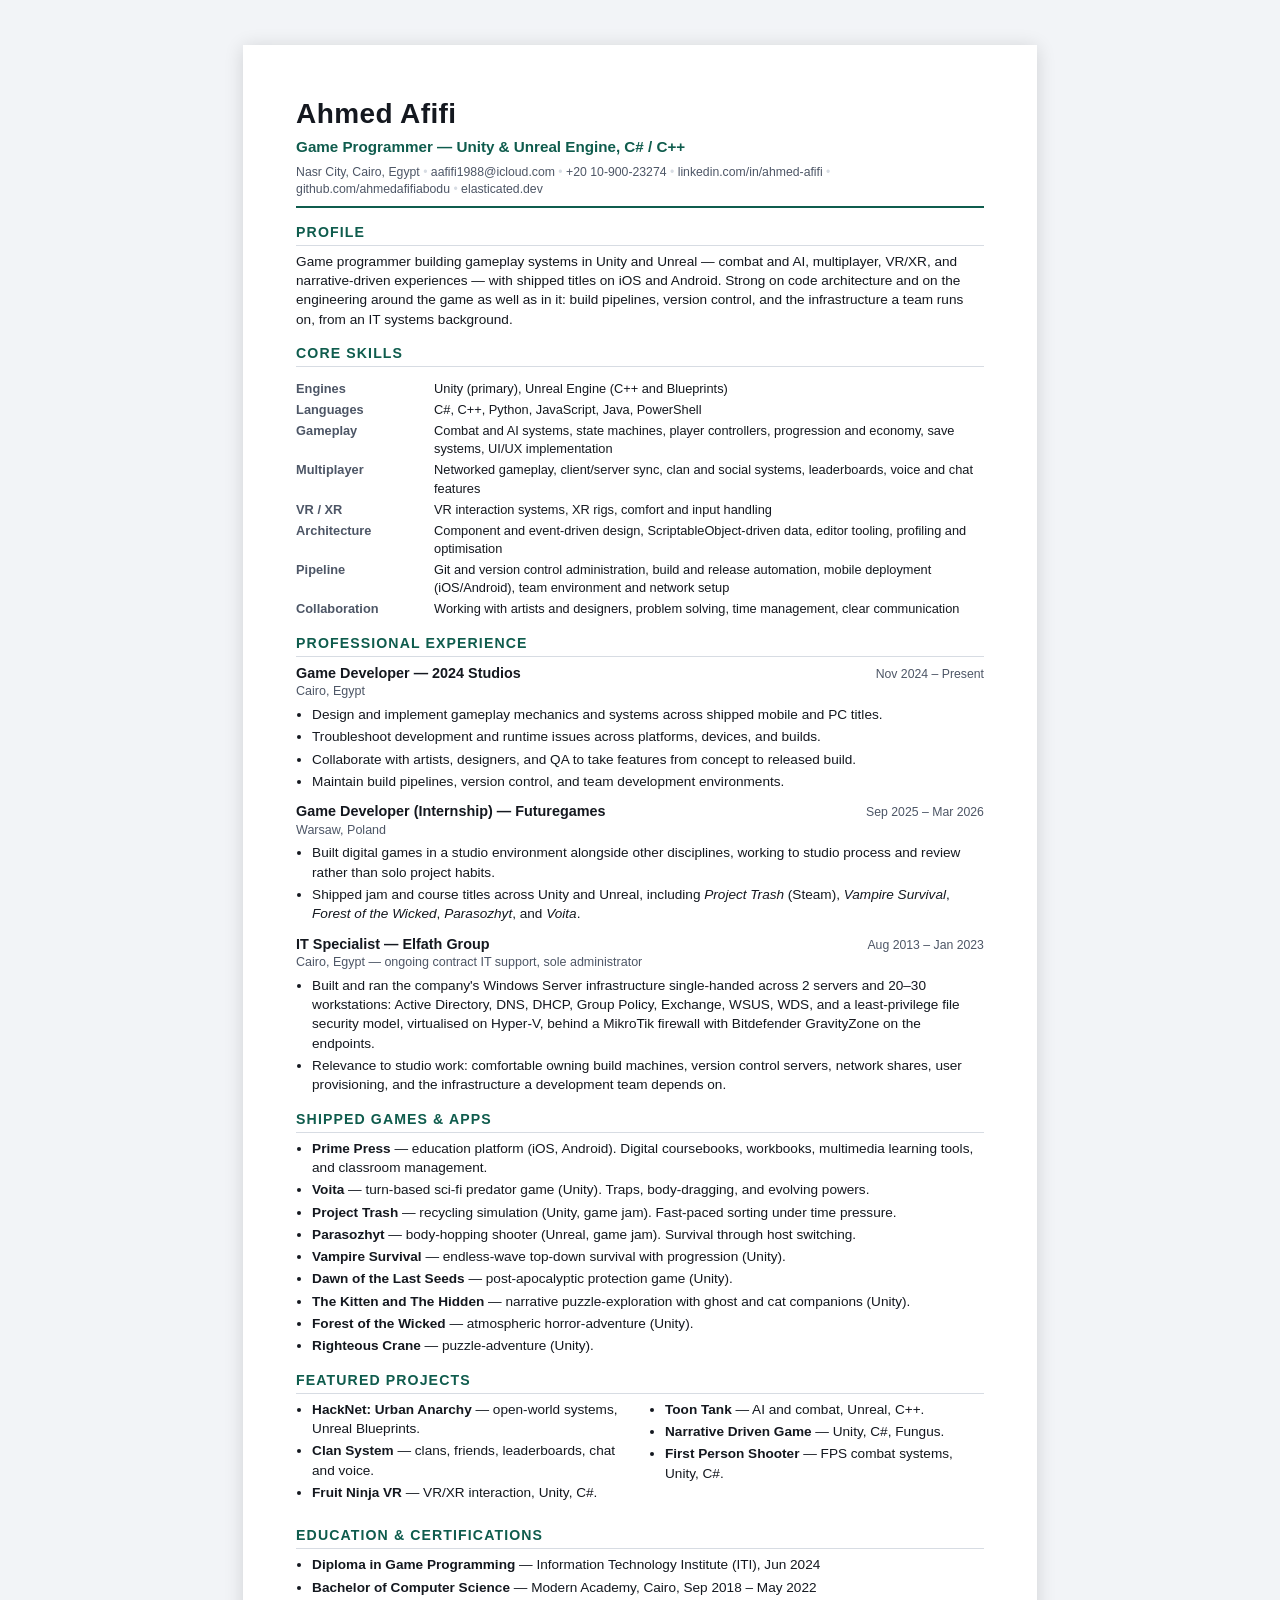
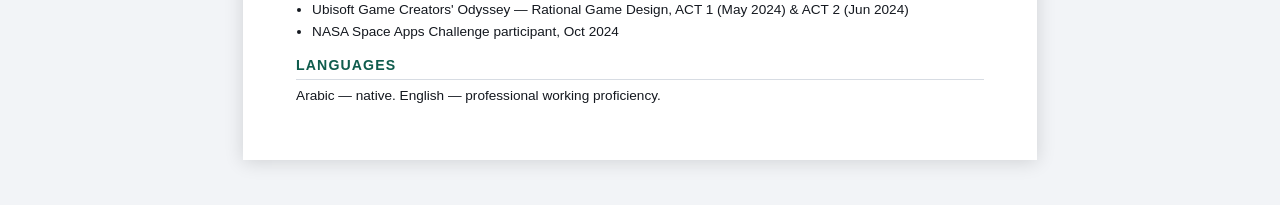
==== cv/game-cv.html @ 23266759 "Add IT infrastructure track: website section, two CVs, homelab plan - New IT & Infrastructure websit" ====
<!doctype html>
<html lang="en">
<head>
<meta charset="utf-8" />
<meta name="viewport" content="width=device-width, initial-scale=1" />
<title>Ahmed Afifi — Game Programmer CV</title>
<link rel="stylesheet" href="cv.css" />
</head>
<body>
<div class="sheet">

  <header class="top">
    <h1>Ahmed Afifi</h1>
    <div class="role">Game Programmer — Unity &amp; Unreal Engine, C# / C++</div>
    <div class="contact">
      <span>Nasr City, Cairo, Egypt</span>
      <span><a href="mailto:aafifi1988@icloud.com">aafifi1988@icloud.com</a></span>
      <span>+20 10-900-23274</span>
      <span><a href="https://www.linkedin.com/in/ahmed-afifi-8153b7224/">linkedin.com/in/ahmed-afifi</a></span>
      <span><a href="https://github.com/ahmedafifiabodu">github.com/ahmedafifiabodu</a></span>
      <span><a href="https://elasticated.dev">elasticated.dev</a></span>
    </div>
  </header>

  <h2>Profile</h2>
  <p>
    Game programmer building gameplay systems in Unity and Unreal — combat and AI, multiplayer,
    VR/XR, and narrative-driven experiences — with shipped titles on iOS and Android. Strong on
    code architecture and on the engineering around the game as well as in it: build pipelines,
    version control, and the infrastructure a team runs on, from an IT systems background.
  </p>

  <h2>Core Skills</h2>
  <dl class="grid">
    <dt>Engines</dt>
    <dd>Unity (primary), Unreal Engine (C++ and Blueprints)</dd>
    <dt>Languages</dt>
    <dd>C#, C++, Python, JavaScript, Java, PowerShell</dd>
    <dt>Gameplay</dt>
    <dd>Combat and AI systems, state machines, player controllers, progression and economy, save systems, UI/UX implementation</dd>
    <dt>Multiplayer</dt>
    <dd>Networked gameplay, client/server sync, clan and social systems, leaderboards, voice and chat features</dd>
    <dt>VR / XR</dt>
    <dd>VR interaction systems, XR rigs, comfort and input handling</dd>
    <dt>Architecture</dt>
    <dd>Component and event-driven design, ScriptableObject-driven data, editor tooling, profiling and optimisation</dd>
    <dt>Pipeline</dt>
    <dd>Git and version control administration, build and release automation, mobile deployment (iOS/Android), team environment and network setup</dd>
    <dt>Collaboration</dt>
    <dd>Working with artists and designers, problem solving, time management, clear communication</dd>
  </dl>

  <h2>Professional Experience</h2>

  <div class="job">
    <div class="job-head">
      <span class="job-title">Game Developer — 2024 Studios</span>
      <span class="job-meta">Nov 2024 – Present</span>
    </div>
    <div class="job-sub">Cairo, Egypt</div>
    <ul>
      <li>Design and implement gameplay mechanics and systems across shipped mobile and PC titles.</li>
      <li>Troubleshoot development and runtime issues across platforms, devices, and builds.</li>
      <li>Collaborate with artists, designers, and QA to take features from concept to released build.</li>
      <li>Maintain build pipelines, version control, and team development environments.</li>
    </ul>
  </div>

  <div class="job">
    <div class="job-head">
      <span class="job-title">Game Developer (Internship) — Futuregames</span>
      <span class="job-meta">Sep 2025 – Mar 2026</span>
    </div>
    <div class="job-sub">Warsaw, Poland</div>
    <ul>
      <li>Built digital games in a studio environment alongside other disciplines, working to studio
          process and review rather than solo project habits.</li>
      <li>Shipped jam and course titles across Unity and Unreal, including <em>Project Trash</em> (Steam),
          <em>Vampire Survival</em>, <em>Forest of the Wicked</em>, <em>Parasozhyt</em>, and <em>Voita</em>.</li>
    </ul>
  </div>

  <div class="job">
    <div class="job-head">
      <span class="job-title">IT Specialist — Elfath Group</span>
      <span class="job-meta">Aug 2013 – Jan 2023</span>
    </div>
    <div class="job-sub">Cairo, Egypt — ongoing contract IT support, sole administrator</div>
    <ul>
      <li>Built and ran the company's Windows Server infrastructure single-handed across 2 servers and
          20–30 workstations: Active Directory, DNS, DHCP, Group Policy, Exchange, WSUS, WDS, and a
          least-privilege file security model, virtualised on Hyper-V, behind a MikroTik firewall with Bitdefender GravityZone on the endpoints.</li>
      <li>Relevance to studio work: comfortable owning build machines, version control servers,
          network shares, user provisioning, and the infrastructure a development team depends on.</li>
    </ul>
  </div>

  <h2>Shipped Games &amp; Apps</h2>
  <ul>
    <li><strong>Prime Press</strong> — education platform (iOS, Android). Digital coursebooks, workbooks, multimedia learning tools, and classroom management.</li>
    <li><strong>Voita</strong> — turn-based sci-fi predator game (Unity). Traps, body-dragging, and evolving powers.</li>
    <li><strong>Project Trash</strong> — recycling simulation (Unity, game jam). Fast-paced sorting under time pressure.</li>
    <li><strong>Parasozhyt</strong> — body-hopping shooter (Unreal, game jam). Survival through host switching.</li>
    <li><strong>Vampire Survival</strong> — endless-wave top-down survival with progression (Unity).</li>
    <li><strong>Dawn of the Last Seeds</strong> — post-apocalyptic protection game (Unity).</li>
    <li><strong>The Kitten and The Hidden</strong> — narrative puzzle-exploration with ghost and cat companions (Unity).</li>
    <li><strong>Forest of the Wicked</strong> — atmospheric horror-adventure (Unity).</li>
    <li><strong>Righteous Crane</strong> — puzzle-adventure (Unity).</li>
  </ul>

  <h2>Featured Projects</h2>
  <div class="two">
    <ul>
      <li><strong>HackNet: Urban Anarchy</strong> — open-world systems, Unreal Blueprints.</li>
      <li><strong>Clan System</strong> — clans, friends, leaderboards, chat and voice.</li>
      <li><strong>Fruit Ninja VR</strong> — VR/XR interaction, Unity, C#.</li>
    </ul>
    <ul>
      <li><strong>Toon Tank</strong> — AI and combat, Unreal, C++.</li>
      <li><strong>Narrative Driven Game</strong> — Unity, C#, Fungus.</li>
      <li><strong>First Person Shooter</strong> — FPS combat systems, Unity, C#.</li>
    </ul>
  </div>

  <h2>Education &amp; Certifications</h2>
  <ul>
    <li><strong>Diploma in Game Programming</strong> — Information Technology Institute (ITI), Jun 2024</li>
    <li><strong>Bachelor of Computer Science</strong> — Modern Academy, Cairo, Sep 2018 – May 2022</li>
    <li>Ubisoft Game Creators' Odyssey — Rational Game Design, ACT 1 (May 2024) &amp; ACT 2 (Jun 2024)</li>
    <li>NASA Space Apps Challenge participant, Oct 2024</li>
  </ul>

  <h2>Languages</h2>
  <p>Arabic — native. English — professional working proficiency.</p>

</div>
</body>
</html>
---- cv/cv.css ----
/* ---- Print-first CV sheet. Open in browser, Ctrl+P, "Save as PDF",
         margins: None, Background graphics: ON. ---- */
  :root {
    --ink: #14181f;
    --muted: #4d5666;
    --line: #d7dce3;
    --accent: #0f5c4d;
    --chip: #eef3f2;
  }
  * { box-sizing: border-box; }
  html, body { margin: 0; padding: 0; }
  body {
    font-family: "Segoe UI", "Helvetica Neue", Arial, sans-serif;
    color: var(--ink);
    background: #f2f4f7;
    font-size: 10.2pt;
    line-height: 1.42;
  }
  .sheet {
    width: 210mm;
    min-height: 297mm;
    margin: 12mm auto;
    padding: 13mm 14mm;
    background: #fff;
    box-shadow: 0 2px 18px rgba(0,0,0,.14);
  }

  header.top { border-bottom: 2px solid var(--accent); padding-bottom: 7px; }
  h1 { font-size: 21pt; margin: 0; letter-spacing: .4px; }
  .role { font-size: 11.4pt; color: var(--accent); font-weight: 600; margin: 2px 0 6px; }
  .contact { font-size: 9.2pt; color: var(--muted); }
  .contact a { color: var(--muted); text-decoration: none; }
  .contact span::after { content: "  •  "; color: var(--line); }
  .contact span:last-child::after { content: ""; }

  h2 {
    font-size: 10.6pt;
    text-transform: uppercase;
    letter-spacing: 1.1px;
    color: var(--accent);
    margin: 14px 0 6px;
    padding-bottom: 3px;
    border-bottom: 1px solid var(--line);
  }
  p { margin: 0 0 6px; }
  ul { margin: 0 0 6px; padding-left: 16px; }
  li { margin: 0 0 3px; }
  .job { margin-bottom: 10px; }
  .job-head { display: flex; justify-content: space-between; align-items: baseline; gap: 10px; }
  .job-title { font-weight: 700; font-size: 10.8pt; }
  .job-meta { font-size: 9.2pt; color: var(--muted); white-space: nowrap; }
  .job-sub { font-size: 9.4pt; color: var(--muted); margin-bottom: 4px; }

  .grid { display: grid; grid-template-columns: 128px 1fr; gap: 3px 10px; font-size: 9.6pt; }
  .grid dt { font-weight: 700; color: var(--muted); }
  .grid dd { margin: 0; }

  .chips { display: flex; flex-wrap: wrap; gap: 4px; }
  .chip { background: var(--chip); border: 1px solid var(--line); border-radius: 3px; padding: 1px 6px; font-size: 9pt; }

  .two { display: grid; grid-template-columns: 1fr 1fr; gap: 0 18px; }
  .note { font-size: 8.8pt; color: var(--muted); font-style: italic; }
  a.link { color: var(--accent); }
  .TODO { background: #ffe9a8; padding: 0 3px; border-radius: 2px; }

  @page { size: A4; margin: 11mm; }
  @media print {
    body { background: #fff; font-size: 9.8pt; }
    .sheet { width: auto; min-height: 0; margin: 0; padding: 0; box-shadow: none; }
    h2 { break-after: avoid; }
    .job, li { break-inside: avoid; }
    .no-print { display: none !important; }
  }
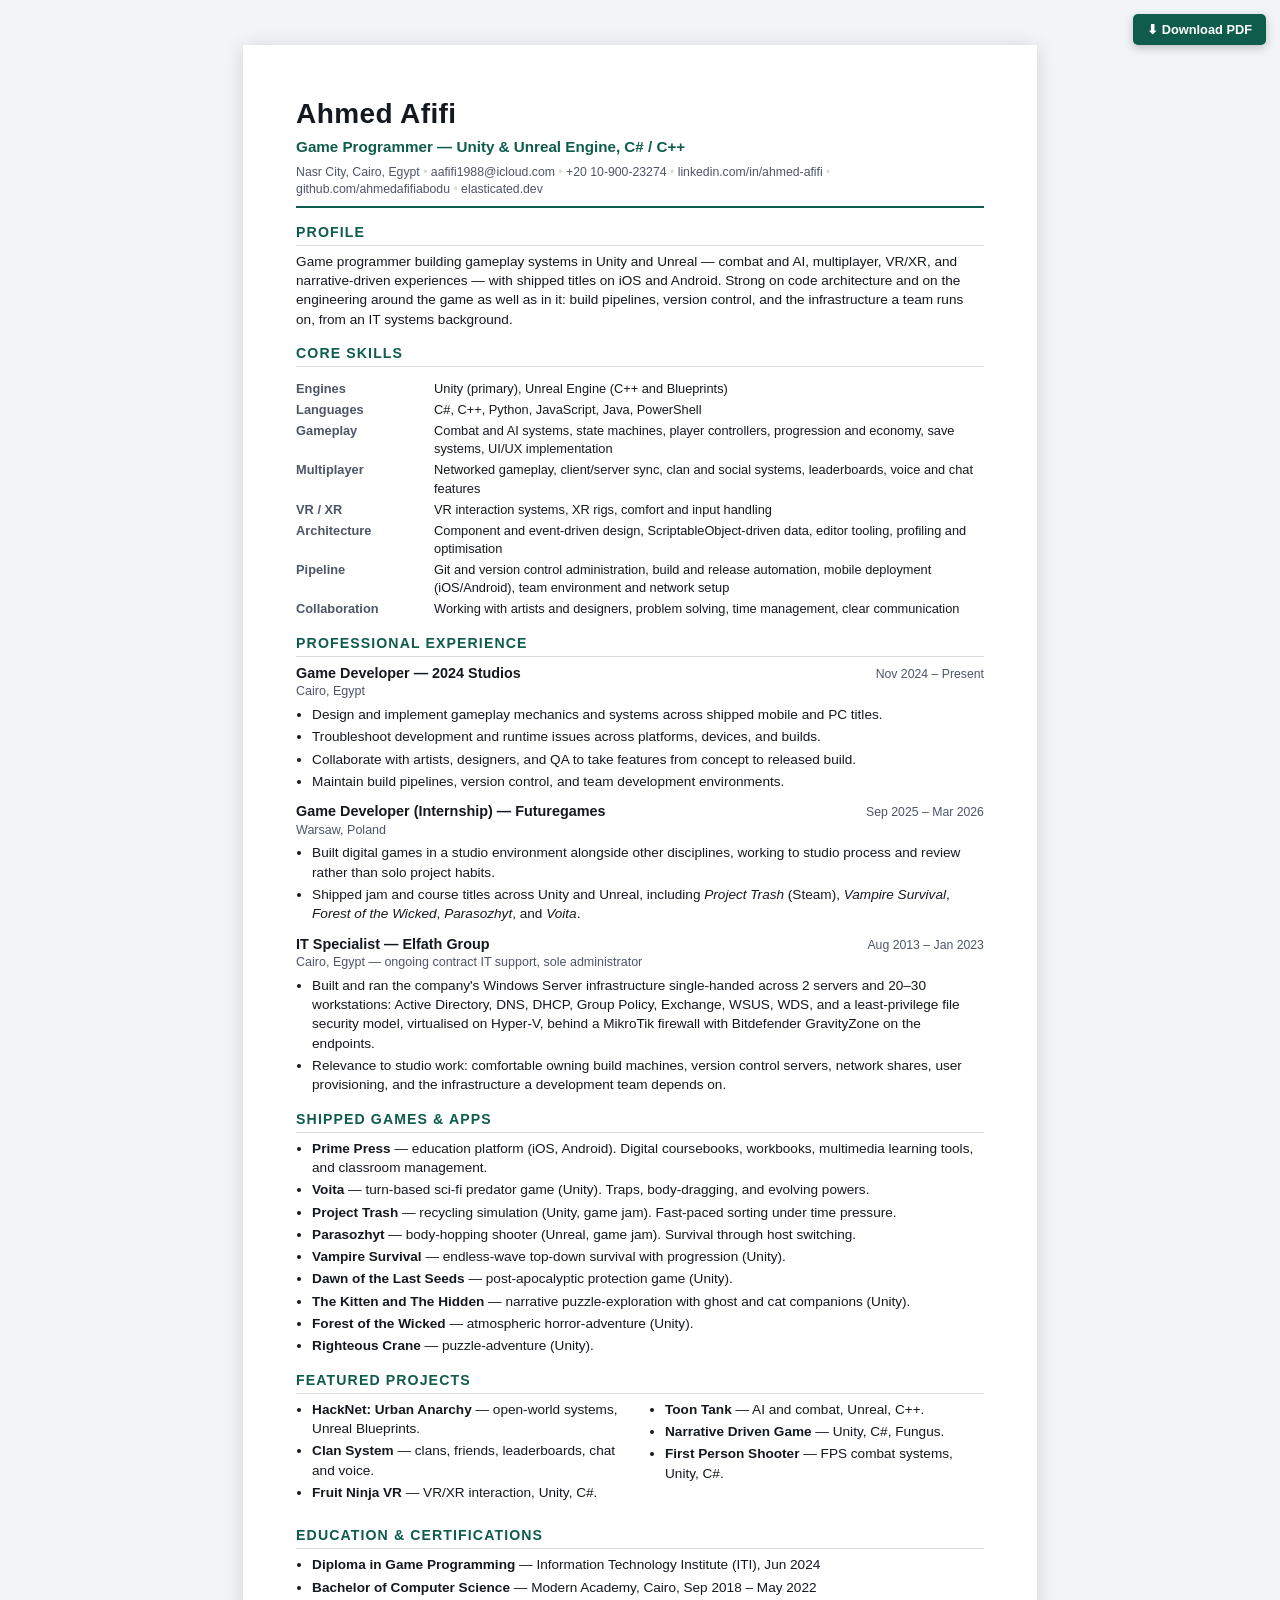
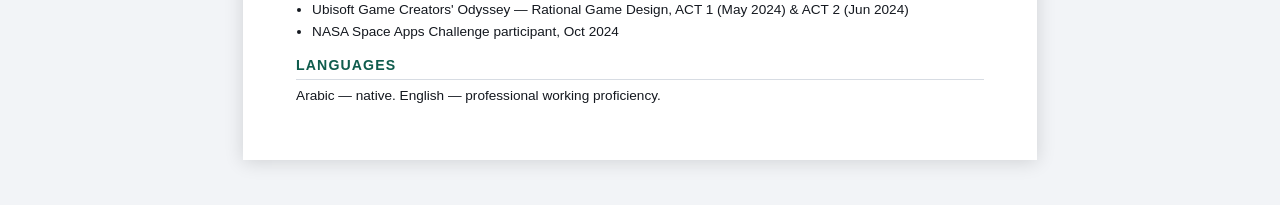
==== commit 64f6d272: "Add Download PDF button to both CV pages Each CV now has a one-click "Download PDF" button that driv" ====
--- a/cv/game-cv.html
+++ b/cv/game-cv.html
@@ -7,6 +7,7 @@
 <link rel="stylesheet" href="cv.css" />
 </head>
 <body>
+<button type="button" class="pdf-btn no-print" onclick="const t=document.title;document.title='Ahmed-Afifi-Game-CV';window.print();setTimeout(()=>document.title=t,500)">⬇ Download PDF</button>
 <div class="sheet">
 
   <header class="top">
--- a/cv/cv.css
+++ b/cv/cv.css
@@ -71,3 +71,24 @@
     .job, li { break-inside: avoid; }
     .no-print { display: none !important; }
   }
+
+.pdf-btn {
+  position: fixed;
+  top: 14px;
+  right: 14px;
+  z-index: 10;
+  display: inline-flex;
+  align-items: center;
+  gap: 6px;
+  padding: 8px 14px;
+  background: var(--accent);
+  color: #fff;
+  font-family: inherit;
+  font-size: 9.6pt;
+  font-weight: 700;
+  border: none;
+  border-radius: 5px;
+  cursor: pointer;
+  box-shadow: 0 3px 10px rgba(0,0,0,.22);
+}
+.pdf-btn:hover { filter: brightness(1.08); }
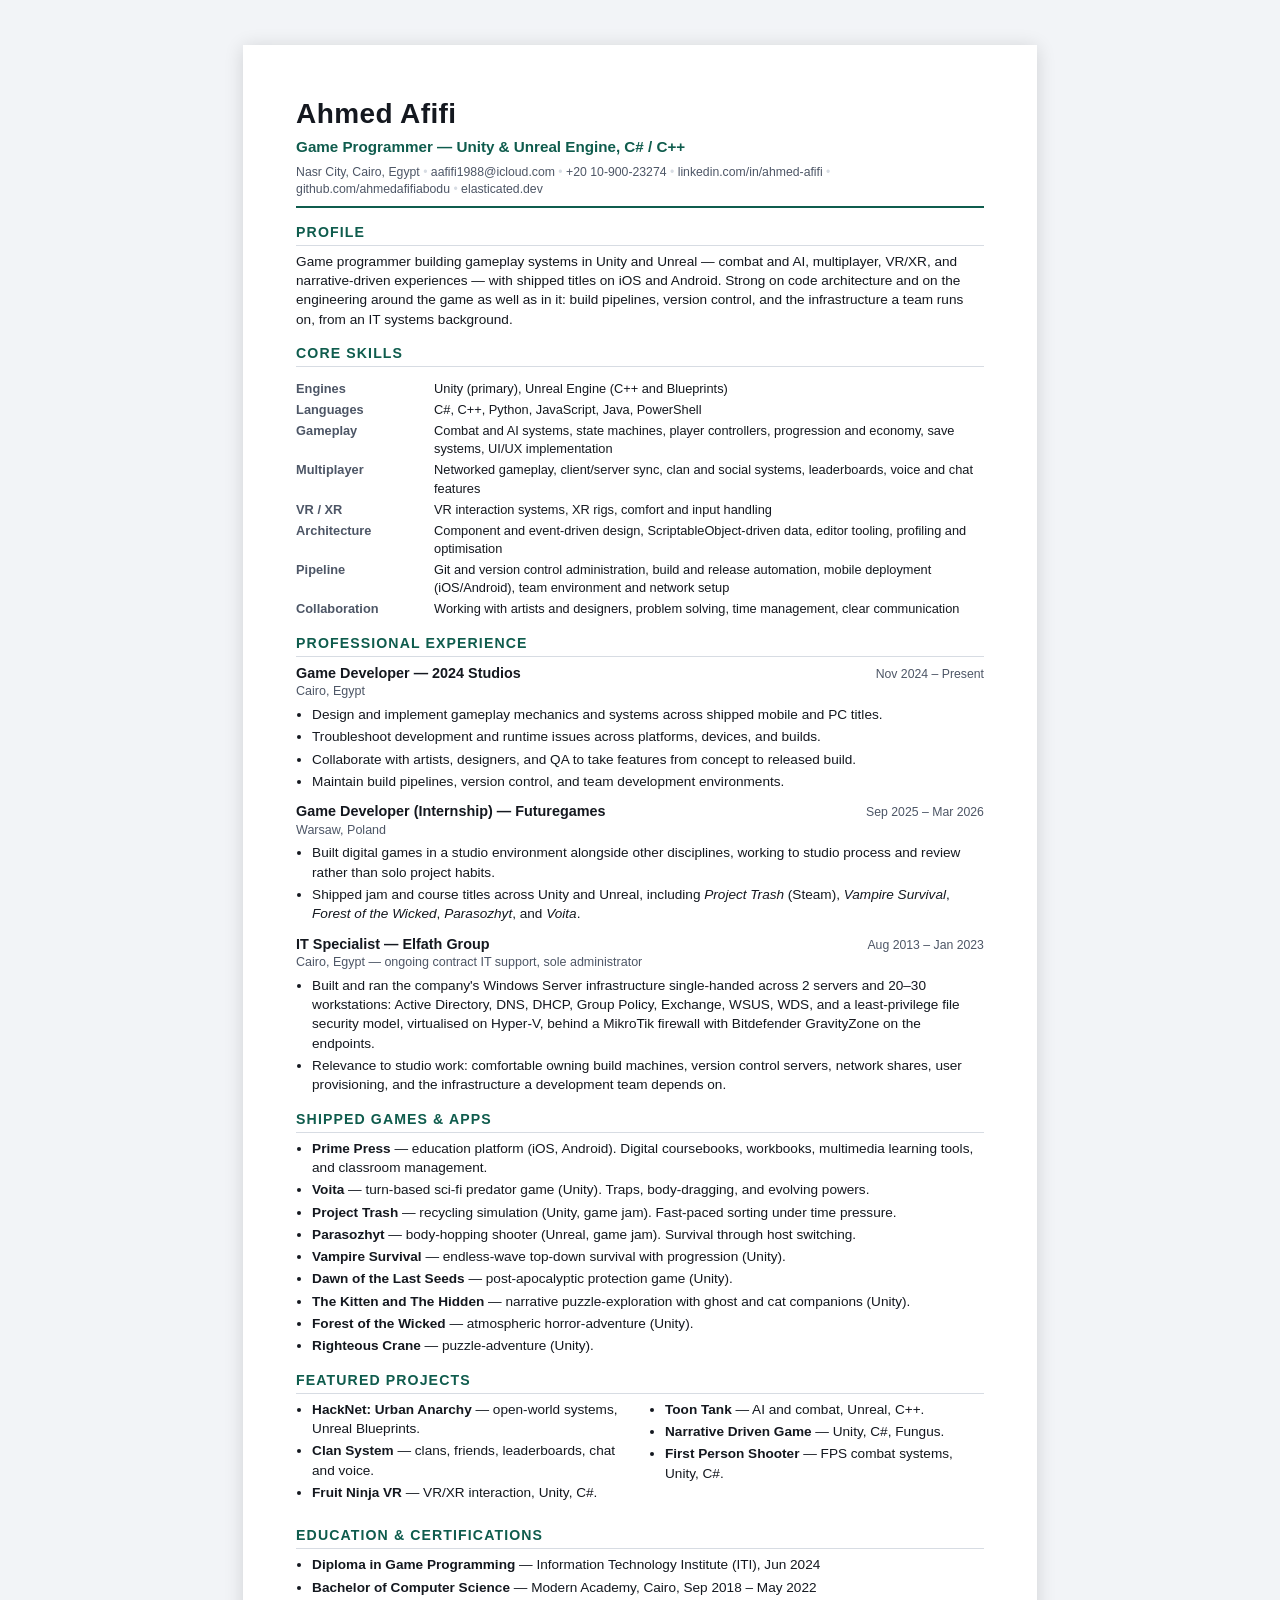
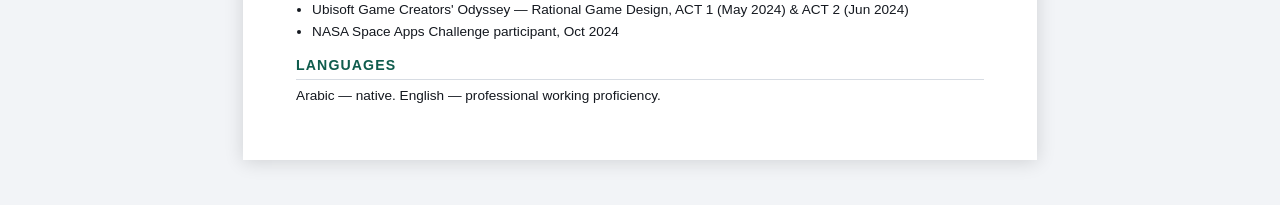
==== commit f9ad6033: "Auto-download CV as PDF on click, fix unstyled output Clicking a CV link now generates and saves the" ====
--- a/cv/game-cv.html
+++ b/cv/game-cv.html
@@ -7,7 +7,6 @@
 <link rel="stylesheet" href="cv.css" />
 </head>
 <body>
-<button type="button" class="pdf-btn no-print" onclick="const t=document.title;document.title='Ahmed-Afifi-Game-CV';window.print();setTimeout(()=>document.title=t,500)">⬇ Download PDF</button>
 <div class="sheet">
 
   <header class="top">
--- a/cv/cv.css
+++ b/cv/cv.css
@@ -71,24 +71,3 @@
     .job, li { break-inside: avoid; }
     .no-print { display: none !important; }
   }
-
-.pdf-btn {
-  position: fixed;
-  top: 14px;
-  right: 14px;
-  z-index: 10;
-  display: inline-flex;
-  align-items: center;
-  gap: 6px;
-  padding: 8px 14px;
-  background: var(--accent);
-  color: #fff;
-  font-family: inherit;
-  font-size: 9.6pt;
-  font-weight: 700;
-  border: none;
-  border-radius: 5px;
-  cursor: pointer;
-  box-shadow: 0 3px 10px rgba(0,0,0,.22);
-}
-.pdf-btn:hover { filter: brightness(1.08); }
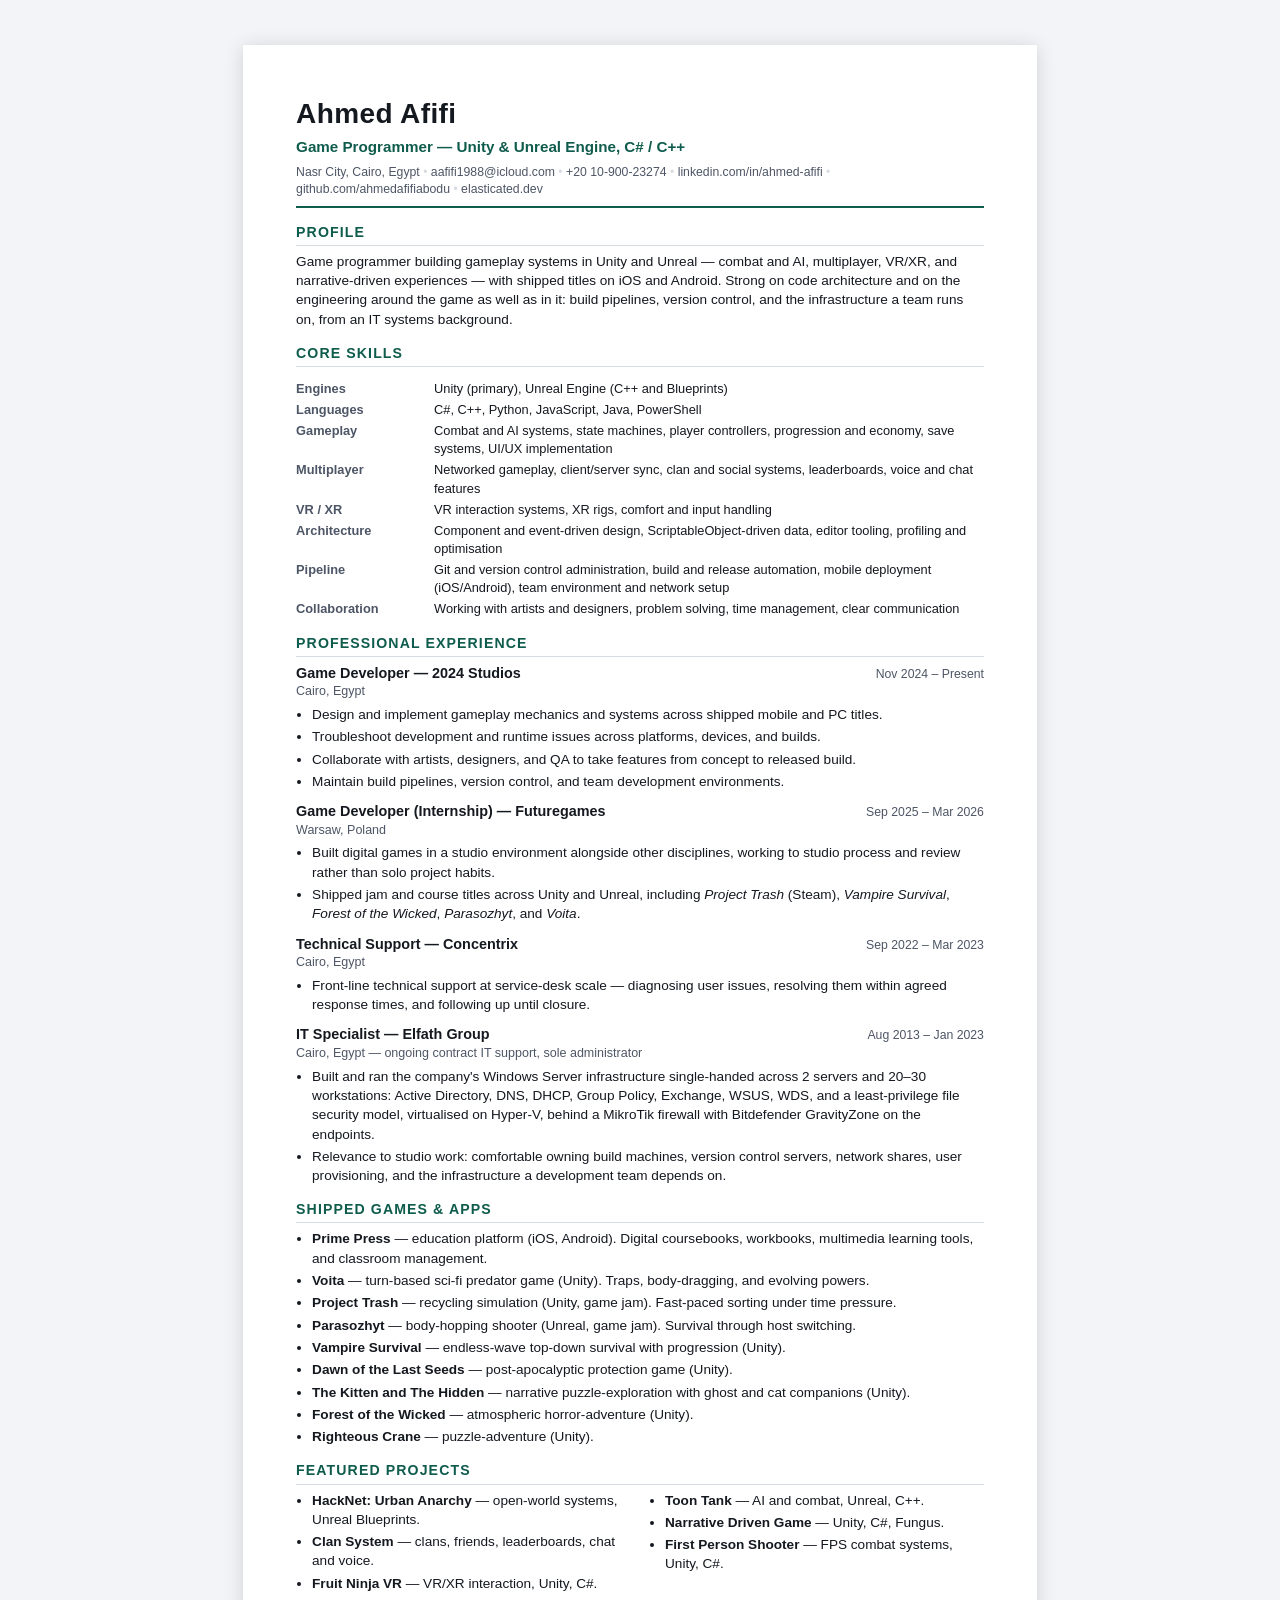
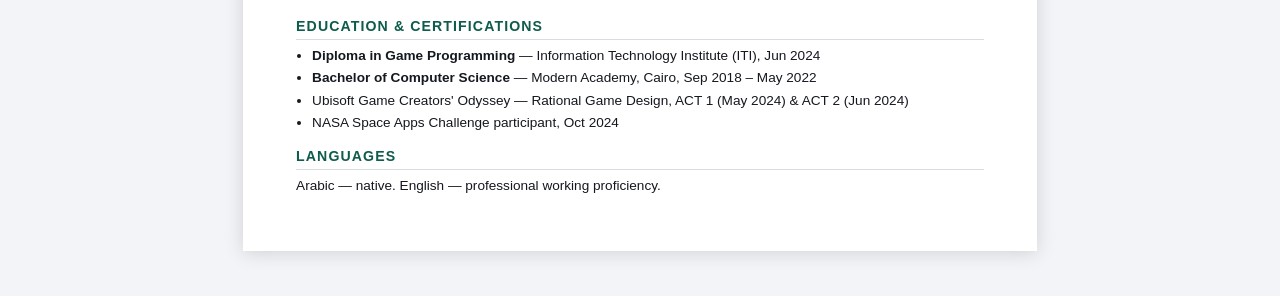
==== commit d58a5579: "Keep headings with their content; add Concentrix to game CV Page breaks treated a heading's bottom e" ====
--- a/cv/game-cv.html
+++ b/cv/game-cv.html
@@ -82,6 +82,18 @@
 
   <div class="job">
     <div class="job-head">
+      <span class="job-title">Technical Support — Concentrix</span>
+      <span class="job-meta">Sep 2022 – Mar 2023</span>
+    </div>
+    <div class="job-sub">Cairo, Egypt</div>
+    <ul>
+      <li>Front-line technical support at service-desk scale — diagnosing user issues, resolving them
+          within agreed response times, and following up until closure.</li>
+    </ul>
+  </div>
+
+  <div class="job">
+    <div class="job-head">
       <span class="job-title">IT Specialist — Elfath Group</span>
       <span class="job-meta">Aug 2013 – Jan 2023</span>
     </div>
